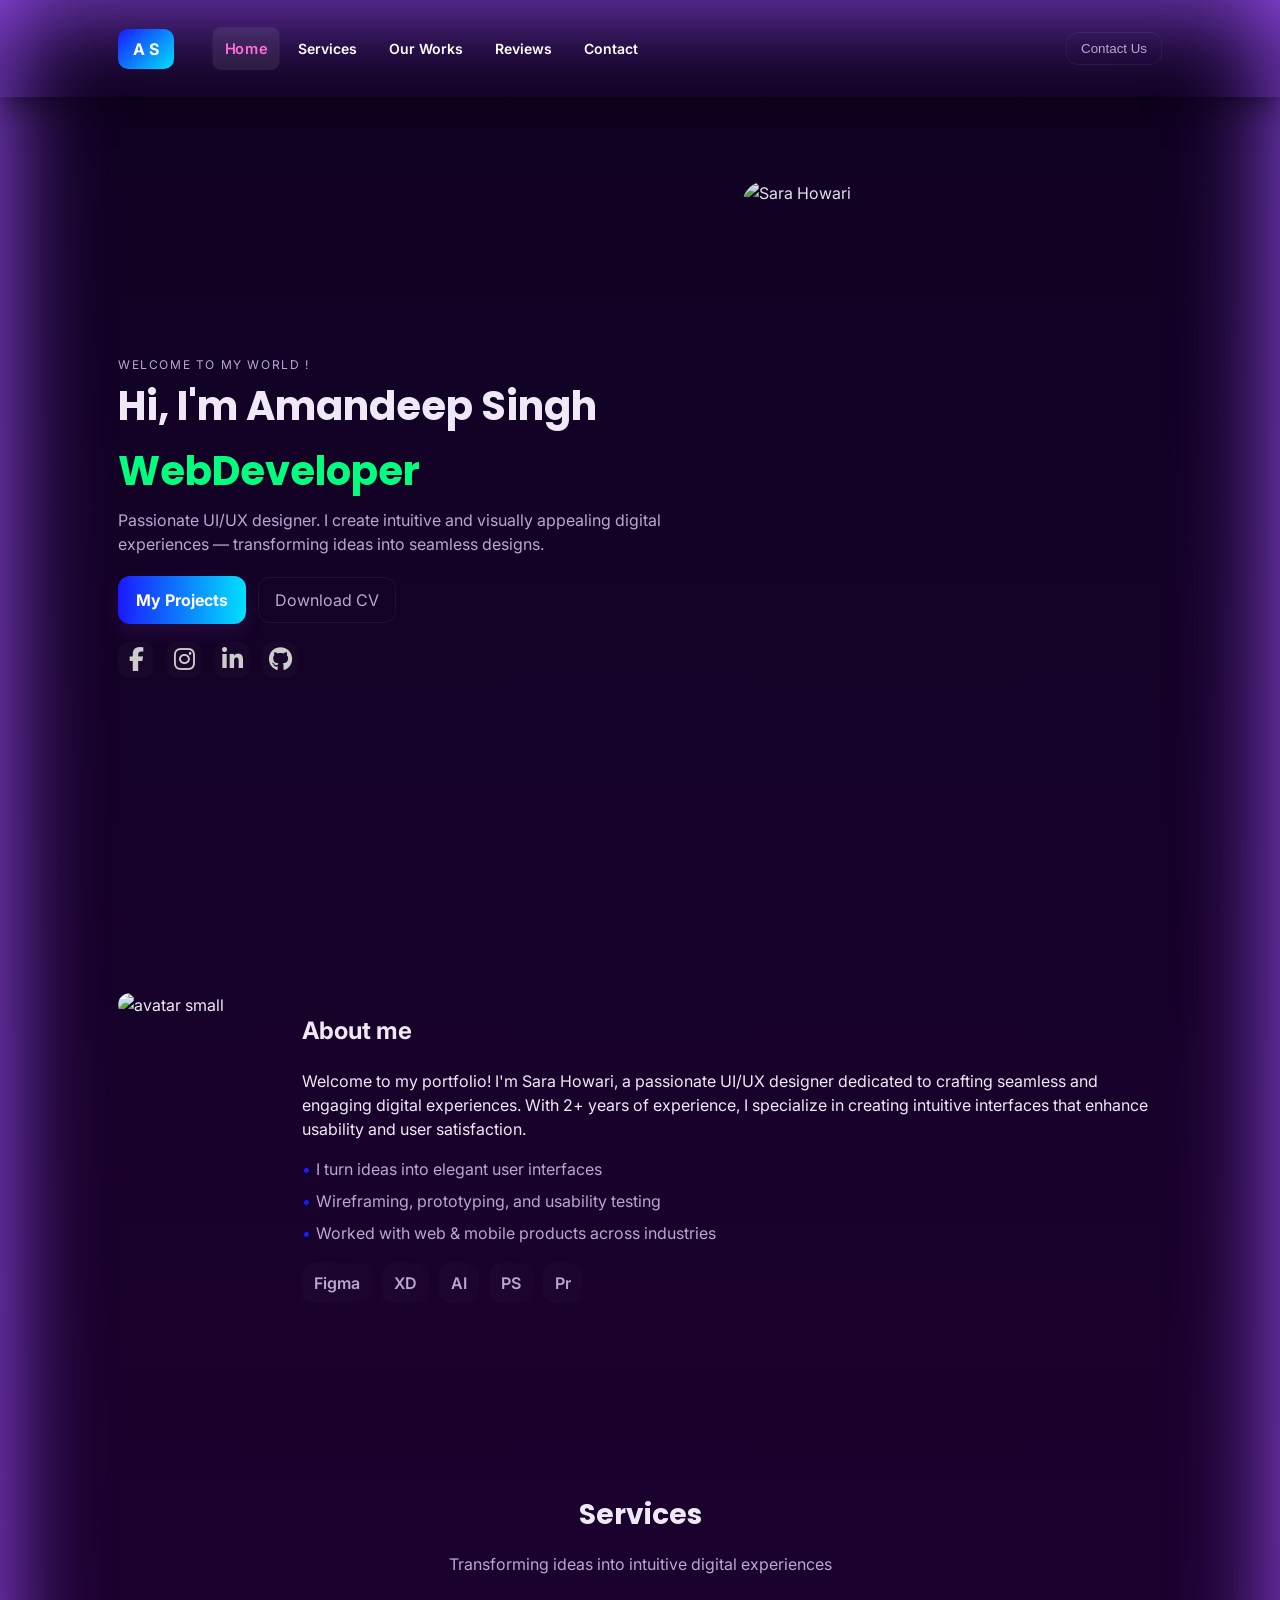
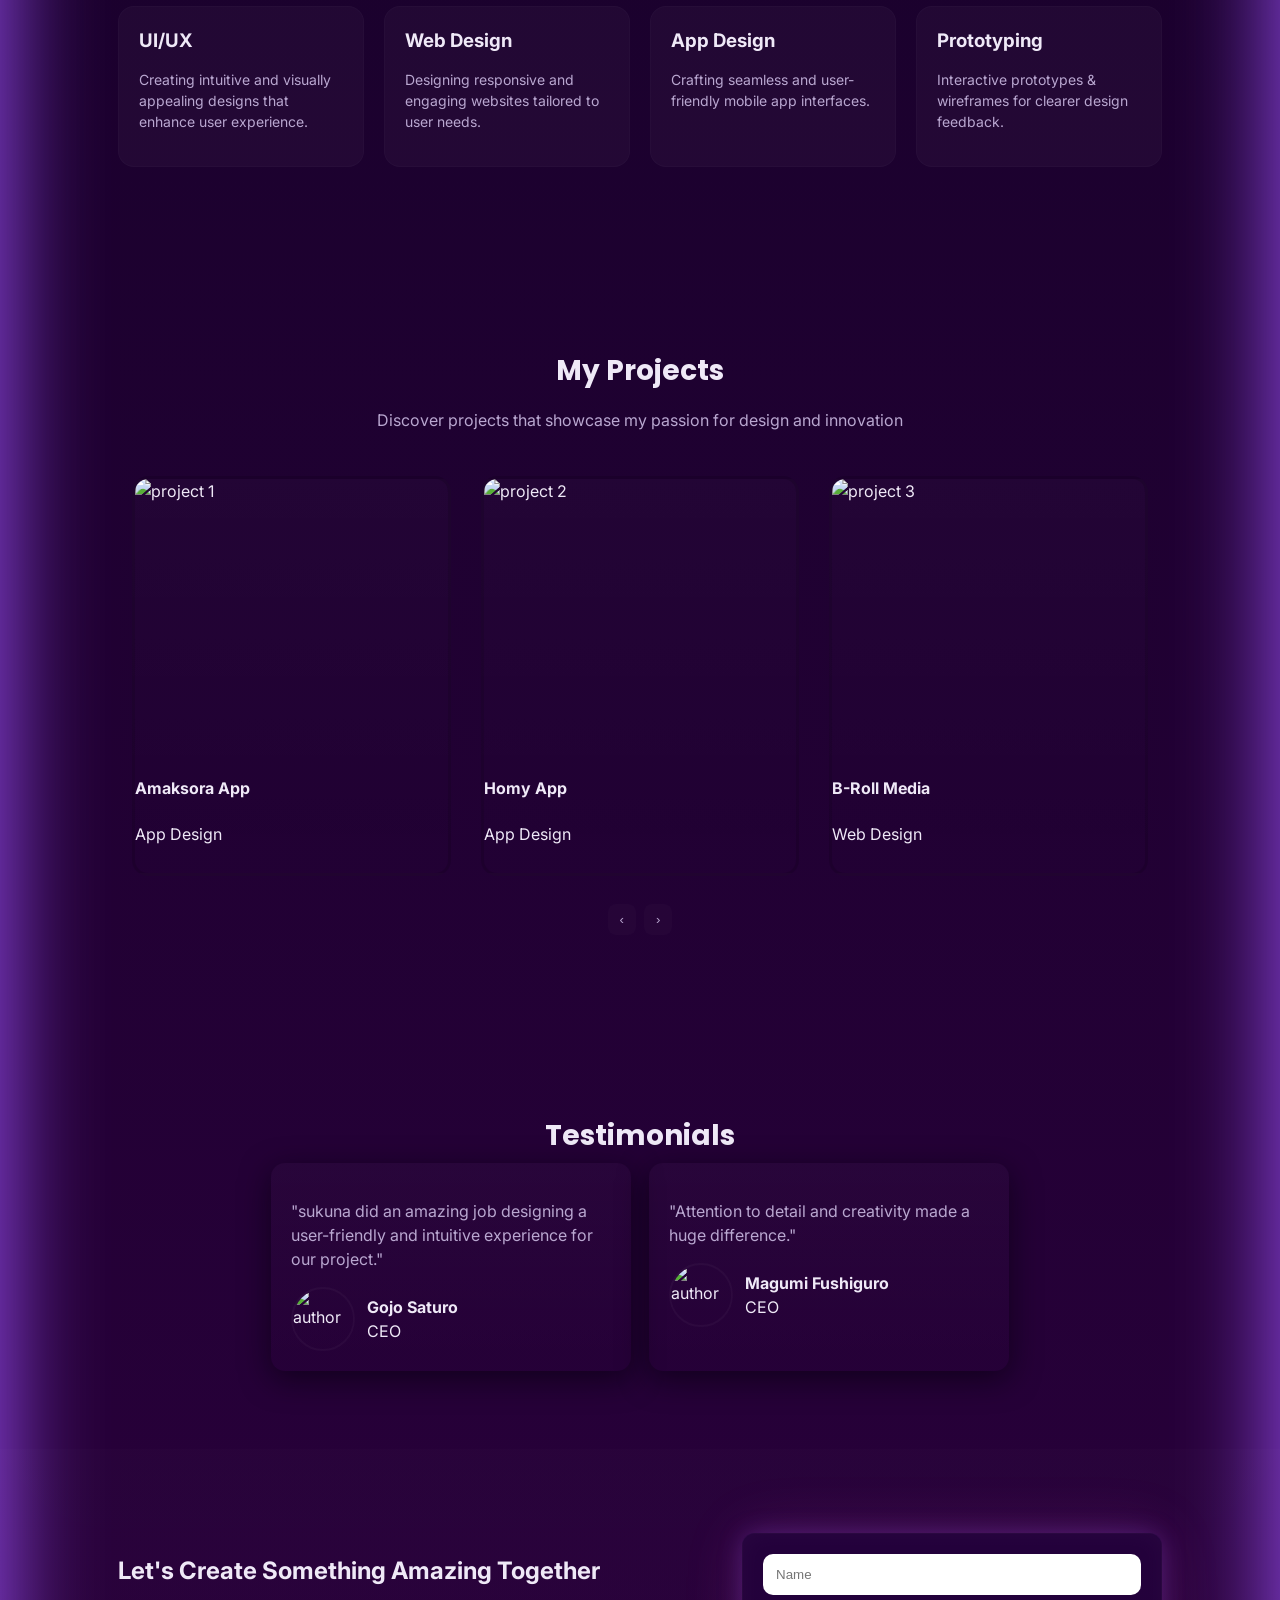
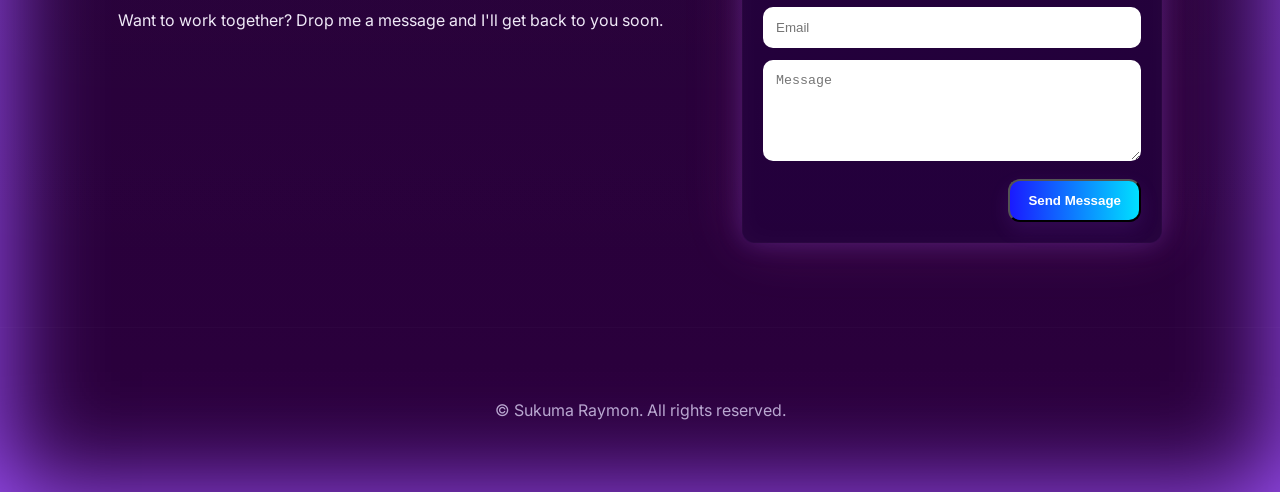
==== index.html @ 295ecfa3 "Add files via upload" ====
<!doctype html>
<html lang="en">
<head>
  <meta charset="utf-8" />
  <meta name="viewport" content="width=device-width,initial-scale=1" />
  <title>Sukuna Raymon — UI/UX Designer</title>

  <!-- Google Fonts -->
  <link href="https://fonts.googleapis.com/css2?family=Inter:wght@300;400;600;700;800&family=Poppins:wght@600;700&display=swap" rel="stylesheet">
<link rel="stylesheet" href="https://cdnjs.cloudflare.com/ajax/libs/font-awesome/6.7.2/css/all.min.css" crossorigin="anonymous" />

  <link rel="stylesheet" href="port.css" />
</head>
<body>
  <header class="topbar animate-on-scroll">
    <div class="container topbar-inner">
      <div class="logo">A S</div>

      <nav class="nav animate-on-scroll">
        <a href="#home" class="active">Home</a>
        <a href="#services">Services</a>
        <a href="#works">Our Works</a>
        <a href="#reviews">Reviews</a>
        <a href="#contact">Contact</a>
      </nav>

      <div class="cta animate-on-scroll">
       <a href="#contact"><button class="btn-outline" >Contact Us</button></a> 
      </div>
    </div>
  </header>

  <main>
    <!-- HERO -->
    <section id="home" class="hero animate-on-scroll">
      <div class="container hero-grid animate-on-scroll">
        <div class="hero-left animate-on-scroll">
          <p class="welcome animate-on-scroll">WELCOME TO MY WORLD !</p>
          <h1>Hi, I'm <span class="name">Amandeep Singh</span></h1><br /><h1 class="title"><span></span></h1>
          <p class="lead">Passionate UI/UX designer. I create intuitive and visually appealing digital experiences — transforming ideas into seamless designs.</p>

          <div class="hero-actions animate-on-scroll">
            <a class="btn-primary" href="#works">My Projects</a>
            <a class="btn-ghost" href="#" download>Download CV</a>
          </div>

          <div class="socials animate-on-scroll">
            <span class="social"><a href="https://www.facebook.com/your-profile" target="_blank" class="social-icon">
            <i class="fab fa-facebook-f"></i>
            </a></span>
            <span class="social"><a href="https://www.instagram.com/your-profile" target="_blank" class="social-icon">
            <i class="fab fa-instagram"></i>
           </a></span>
            <span class="social"><a href="https://www.linkedin.com/in/your-profile" target="_blank" class="social-icon">
            <i class="fab fa-linkedin-in"></i>
            </a></span>
            <span class="social"><a href="https://github.com/knight23910" target="_blank" class="social-icon">
           <i class="fab fa-github"></i>
           </a></span>
          </div>
        </div>

        <div class="hero-right animate-on-scroll">
          <div class="avatar-frame">
            <img src="bbbg.png" alt="Sara Howari" class="avatar" />
          </div>
        </div>
      </div>
    </section>

    <!-- ABOUT -->
    <section id="about" class="about animate-on-scroll">
      <div class="container about-grid">
        <div class="about-left">
          <div class="avatar-sm">
            <img src="bbbg.png" alt="avatar small" />
          </div>
        </div>

        <div class="about-righ animate-on-scrollt">
          <h2>About me</h2>
          <p>Welcome to my portfolio! I'm Sara Howari, a passionate UI/UX designer dedicated to crafting seamless and engaging digital experiences. With 2+ years of experience, I specialize in creating intuitive interfaces that enhance usability and user satisfaction.</p>

          <ul class="about-list animate-on-scroll">
            <li>I turn ideas into elegant user interfaces</li>
            <li>Wireframing, prototyping, and usability testing</li>
            <li>Worked with web & mobile products across industries</li>
          </ul>

          <div class="skills-row animate-on-scroll">
            <span class="skill-pill">Figma</span>
            <span class="skill-pill">XD</span>
            <span class="skill-pill">AI</span>
            <span class="skill-pill">PS</span>
            <span class="skill-pill">Pr</span>
          </div>
        </div>
      </div>
    </section>

    <!-- SERVICES -->
    <section id="services" class="services">
      <div class="container">
        <h2 class="section-title">Services</h2>
        <p class="section-sub">Transforming ideas into intuitive digital experiences</p>

        <div class="services-grid animate-on-scroll">
          <article class="card service-card ">
            <h3>UI/UX</h3>
            <p>Creating intuitive and visually appealing designs that enhance user experience.</p>
          </article>

          <article class="card service-card ">
            <h3>Web Design</h3>
            <p>Designing responsive and engaging websites tailored to user needs.</p>
          </article>

          <article class="card service-card ">
            <h3>App Design</h3>
            <p>Crafting seamless and user-friendly mobile app interfaces.</p>
          </article>

          <article class="card service-card ">
            <h3>Prototyping</h3>
            <p>Interactive prototypes & wireframes for clearer design feedback.</p>
          </article>
        </div>
      </div>
    </section>
    <br>

    <!-- PROJECTS -->
    <section id="works" class="projects">
      <div class="container">
        <h2 class="section-title ">My Projects</h2>
        <p class="section-sub ">Discover projects that showcase my passion for design and innovation</p>

        <div class="projects-carousel " id="projectsCarousel">
          <div class="project-card animate-on-scroll">
            <img src="https://i.pinimg.com/736x/65/da/fb/65dafb49fed4ff91da4f32dfa8a6db7c.jpg" alt="project 1" />
            <div class="pc-info">
              <h4>Amaksora App</h4>
              <p>App Design</p>
            </div>
          </div>

          <div class="project-card animate-on-scroll">
            <img src="https://encrypted-tbn0.gstatic.com/images?q=tbn:ANd9GcRVFFjHLO_hcWLqhhE9GwiHdX4WGpx7YrlcMoQSZVTWE22Xi604GttKYy3t&s=10" alt="project 2" />
            <div class="pc-info">
              <h4>Homy App</h4>
              <p>App Design</p>
            </div>
          </div>

          <div class="project-card animate-on-scroll">
            <img src="https://encrypted-tbn0.gstatic.com/images?q=tbn:ANd9GcT2cfSL9ZF3f38NISsF3EX-F4mJSNNe8mj5hDAaQNb-nQ&s=10" alt="project 3" />
            <div class="pc-info">
              <h4>B-Roll Media</h4>
              <p>Web Design</p>
            </div>
          </div>
        </div>

        <div class="carousel-controls animate-on-scroll">
          <button id="prevProject" class="small-dot">‹</button>
          <button id="nextProject" class="small-dot">›</button>
        </div>
      </div>
    </section>

    <!-- TESTIMONIALS -->
    <section id="reviews" class="testimonials animate-on-scroll">
      <div class="container animate-on-scroll">
        <h2 class="section-title animate-on-scroll">Testimonials</h2>
        <div class="testimonials-row animate-on-scroll">
          <div class="testimonial-card animate-on-scroll">
            <p>"sukuna did an amazing job designing a user-friendly and intuitive experience for our project."</p>
            <div class="t-author animate-on-scroll">
              <img src="https://i.pinimg.com/736x/be/4c/c3/be4cc3c17356e12846fee3664a5c4f3e.jpg" alt="author" />
              <div>
                <strong>Gojo Saturo</strong><br /><span>CEO</span>
              </div>
            </div>
          </div>

          <div class="testimonial-card animate-on-scroll">
            <p>"Attention to detail and creativity made a huge difference."</p>
            <div class="t-author animate-on-scroll">
              <img src="https://i.pinimg.com/736x/74/31/3c/74313c546f989776ec6e3d3c093f0fb6.jpg" alt="author" />
              <div>
                <strong>Magumi Fushiguro</strong><br /><span>CEO</span>
              </div>
            </div>
          </div>
        </div>
      </div>
    </section>

    <!-- CONTACT -->
    <section id="contact" class="contact animate-on-scroll">
      <div class="container contact-grid animate-on-scroll">
        <div class="contact-left animate-on-scroll">
          <h2>Let's Create Something Amazing Together</h2>
          <p>Want to work together? Drop me a message and I'll get back to you soon.</p>
        </div>

        <div class="contact-right animate-on-scroll">
          <form id="contactForm" class="contact-form animate-on-scroll">
            <label>
              <input type="text" placeholder="Name" required />
            </label>

            <label>
              <input type="email" placeholder="Email" required />
            </label>

            <label>
              <textarea rows="5" placeholder="Message" required></textarea>
            </label>

            <div class="form-actions animate-on-scroll">
              <button type="submit" class="btn-primary">Send Message</button>
            </div>
          </form>
        </div>
      </div>
    </section>

  </main>

  <footer class="footer animate-on-scroll">
    <div class="container animate-on-scroll">
      <p>© <span id="year"></span> Sukuma Raymon. All rights reserved.</p>
    </div>
  </footer>

  <script src="script.js"></script>
</body>
</html>
---- port.css ----
/*holo purple color
   :root{
  --bg-1: #0f0222;
  --bg-2: #2b003d;
  --accent: #a153ff;
  --accent-2: #ff6fd8;
  --muted: #b9a7d0;
  --card: rgba(255,255,255,0.03);
  --glass: rgba(255,255,255,0.03);
  --radius: 14px;
  --container: 1100px;
  --shadow: 0 8px 30px rgba(5,2,11,0.6);
  --glass-border: linear-gradient(135deg, rgba(255,255,255,0.03), rgba(255,255,255,0.01));
}*/
/*Shadow Monarch Aura Palette 
 :root {
  --bg-1: #02040a;
  --bg-2: #0a0f1e;
  --accent: #00b3ff;
  --accent-2: #5b00ff;
  --muted: #7aa7ff;
  --card: rgba(0, 17, 35, 0.4);
  --glass: rgba(0, 40, 80, 0.25);
  --radius: 14px;
  --container: 1100px;
  --shadow: 0 0 30px rgba(0, 153, 255, 0.4), 0 0 60px rgba(91, 0, 255, 0.2);
  --glass-border: linear-gradient(135deg, rgba(0,153,255,0.2), rgba(91,0,255,0.1));
}
*/
:root {
  --bg-1: #0f0222;
  --bg-2: #2b003d;
  --accent: #1a1aff;
  --accent-2: #00e0ff;
  --muted: #b9a7d0;
  --card: rgba(255, 255, 255, 0.03);
  --glass: rgba(255, 255, 255, 0.03);
  --radius: 14px;
  --container: 1100px;
  --shadow: 0 8px 30px rgba(5, 2, 11, 0.6);


  * {
    box-sizing: border-box
  }

  html,
  body {
    height: 100%
  }

  body {
    margin: 0;
    font-family: "Inter", system-ui, -apple-system, "Segoe UI", Roboto, "Helvetica Neue", Arial;
    background: radial-gradient(1200px 500px at 10% 10%, rgba(161, 83, 255, 0.12), transparent),
      radial-gradient(800px 300px at 90% 90%, rgba(255, 111, 216, 0.06), transparent),
      linear-gradient(180deg, var(--bg-1), var(--bg-2));
    color: #efe9f7;
    -webkit-font-smoothing: antialiased;
    -moz-osx-font-smoothing: grayscale;
    line-height: 1.5;
  }




  /* layout */
  .container {
    max-width: var(--container);
    margin: 0 auto;
    padding: 28px
  }

  .topbar {
    position: sticky;
    top: 0;
    z-index: 40;
    background: linear-gradient(180deg, rgba(255, 255, 255, 0.02), transparent);
    backdrop-filter: blur(6px);
    box-shadow: var(--shadow)
  }

  .topbar-inner {
    display: flex;
    align-items: center;
    gap: 20px
  }

  .logo {
    width: 56px;
    height: 40px;
    border-radius: 10px;
    background: linear-gradient(135deg, var(--accent), var(--accent-2));
    display: flex;
    align-items: center;
    justify-content: center;
    font-weight: 700;
    color: white
  }

  .nav {
    display: flex;
    gap: 18px;
    margin-left: 20px;
  }

  .nav a {
    color: var(--muted);
    text-decoration: none;
    padding: 10px 12px;
    border-radius: 8px;
    font-weight: 600;
    font-size: 14px;
    transition: background-color 0.3s, color 0.3s, transform 0.3s;
    /* Smooth transition for hover */
  }

  .nav a:hover,
  .nav a.active {
    color: white;
    background: rgba(255, 255, 255, 0.1);
    transform: scale(1.05);
    /* Slightly enlarges the active link to make it stand out */
  }

  .nav a.active {
    background: rgba(255, 255, 255, 0.2);
    /* Keeps a more distinct background for active link */
  }

  .cta {
    margin-left: auto
  }

  .cta:hover {
    transform: scale(1.05);
    background-color: rgba(22, 111, 244, 0.568);
    border-radius: 10px;
    box-shadow: 0 0 20px rgba(10, 10, 230, 0.8), 0 0 40px rgba(23, 7, 245, 0.6), 0 0 60px rgba(0, 255, 255, 0.4);
    opacity: 1;
  }

  .btn-outline {
    background: transparent;
    border: 1px solid rgba(255, 255, 255, 0.06);
    padding: 8px 14px;
    border-radius: 12px;
    color: var(--muted);
    cursor: pointer
  }

  /* HERO */
  .hero {
    padding: 56px 0 40px
  }

  .hero-grid {
    display: grid;
    grid-template-columns: 1fr 420px;
    gap: 32px;
    align-items: center
  }

  .hero-left .welcome {
    font-size: 12px;
    color: var(--muted);
    letter-spacing: 1.6px;
    margin-bottom: 12px
  }

  .hero-left h1 {
    font-family: "Poppins", sans-serif;
    font-weight: 700;
    font-size: 40px;
    line-height: 1.02;
    margin: 0
  }

  .role {
    display: block;
    color: transparent;
    background: linear-gradient(90deg, #fff, #e8d7ff);
    -webkit-background-clip: text;
    background-clip: text
  }

  .lead {
    color: var(--muted);
    max-width: 620px;
    margin-top: 16px
  }

  .hero-actions {
    margin-top: 20px;
    display: flex;
    gap: 12px;
    align-items: center
  }

  .btn-primary {
    background: linear-gradient(90deg, var(--accent), var(--accent-2));
    padding: 12px 18px;
    border-radius: 12px;
    color: white;
    text-decoration: none;
    font-weight: 700;
    box-shadow: 0 8px 20px rgba(161, 83, 255, 0.12)
  }

  .btn-ghost {
    background: transparent;
    border: 1px solid rgba(255, 255, 255, 0.06);
    padding: 10px 16px;
    border-radius: 12px;
    color: var(--muted);
    text-decoration: none
  }

  .socials {
    margin-top: 18px;
    display: flex;
    gap: 12px
  }

  .social {
    display: inline-flex;
    align-items: center;
    justify-content: center;
    width: 36px;
    height: 36px;
    border-radius: 10px;
    background: rgba(255, 255, 255, 0.02);
    color: var(--muted);
    font-weight: 700
  }

  /* avatar */
  .avatar-frame {
    width: 380px;
    height: 660px;
    border-radius: 24px;
    align-items: center;
    justify-content: center;
    padding: 1px;
    position: relative;
    overflow: hidden
  }

  .avatar {
    width: 100%;
    height: auto;
    border-radius: 250px;
    transform: translateY(-4%);
    filter: brightness(0.9) contrast(1.15) saturate(0.8) ;
  }


   
  
  /* ABOUT */
  .about {
    padding: 56px 0
  }

  .about-grid {
    display: grid;
    grid-template-columns: 160px 1fr;
    gap: 24px;
    align-items: start
  }

  .avatar-sm img {
    width: 140px;
    height: 140px;
    border-radius: 300px;
   
  }

  .about-right h2 {
    margin: 0 0 14px 0;
    font-size: 26px
  }

  .about-list {
    margin-top: 10px;
    color: var(--muted);
    list-style: none;
    padding: 0
  }

  .about-list li {
    margin: 8px 0;
    padding-left: 14px;
    position: relative
  }

  .about-list li:before {
    content: '•';
    position: absolute;
    left: 0;
    color: var(--accent)
  }

  .skills-row {
    margin-top: 18px;
    display: flex;
    gap: 10px;
    flex-wrap: wrap
  }

  .skill-pill {
    background: linear-gradient(90deg, rgba(255, 255, 255, 0.02), rgba(255, 255, 255, 0.01));
    padding: 8px 12px;
    border-radius: 12px;
    color: var(--muted);
    font-weight: 600
  }

  /* SERVICES */
.services {
  padding: 56px 0 30px;
}

.section-title {
  text-align: center;
  font-size: 28px;
  margin-bottom: 6px;
  font-family: "Poppins", sans-serif;
}

.section-sub {
  text-align: center;
  color: var(--muted);
  margin-bottom: 30px;
}

.services-grid {
  display: grid;
  grid-template-columns: repeat(4, 1fr);
  gap: 20px;
}

.card {
  background: var(--card); /* default card color */
  padding: 20px;
  border-radius: 16px;
  border: 1px solid rgba(255, 255, 255, 0.02);
  transition: transform 0.3s ease, box-shadow 0.3s ease, background-color 0.3s ease;
  position: relative;
}

/* Hover effect with visible background + outer glow */
.card:hover {
  background-color: rgba(22, 111, 244, 0.811); /* soft glow color */
  transform: scale(1.05); 
  box-shadow: 
    0 0 15px rgba(22, 111, 244, 0.8),
    0 0 30px rgba(101, 1, 112, 0.6),
    0 0 45px rgba(0, 255, 255, 0.5),
    0 0 60px rgba(0, 255, 255, 0.3);
}


.service-card h3 {
  margin: 0 0 8px 0;
}

.service-card p {
  color: var(--muted);
  font-size: 14px;
}


  /* PROJECTS */
  /* PROJECTS */
  .projects {
    padding: 50px 0;
  }

  .projects-carousel {
    display: flex;
    gap: 30px;
    align-items: center;
    justify-content: center;
    padding: 14px;
  }

  .project-card {
    width: 320px;
    /* Fixed size for uniform cards */
    height: 400px;
    /* Increased height to give space for text */
    border: 3px solid rgba(3, 2, 2, 0.121);
    border-radius: 16px;
    overflow: hidden;
    background: linear-gradient(180deg, rgba(255, 255, 255, 0.02), transparent);
    transition: transform 0.3s ease, box-shadow 0.3s ease, opacity 0.3s ease;
    opacity: 0.9;
    display: flex;
    flex-direction: column;
    /* Stack children vertically */
  }

  .project-card img {
    width: 100%;
    height: 70%;
    /* Take up 60% of the card height */
    object-fit: cover;
  }

  .project-card .project-text {
    padding: 15px;
    /* Space between image and text */
    flex-grow: 1;
    /* Ensures the text takes the remaining space */
    background-color: rgba(0, 0, 0, 0.5);
    /* Optional: background for the text */
    color: white;
    /* Text color */
    font-size: 16px;
    text-align: center;
    /* Center the text */
  }

  .project-card:hover {
    transform: scale(1.05);
    box-shadow: 0 0 20px rgba(22, 111, 244, 0.8), 0 0 40px rgba(101, 1, 112, 0.6), 0 0 60px rgba(0, 255, 255, 0.4);
    opacity: 1;
  }

  /* testimonial */
  .testimonials {
    padding: 50px 0
  }


  .testimonials-row {
    display: flex;
    gap: 18px;
    flex-wrap: wrap;
    justify-content: center
  }

  .testimonial-card {
    width: 360px;
    background: linear-gradient(180deg, rgba(255, 255, 255, 0.02), transparent);
    padding: 20px;
    border-radius: 14px;
    box-shadow: var(--shadow)
  }

  .testimonial-card:hover {
    transform: scale(1.05);
    background-color: rgba(22, 111, 244, 0.811);
    box-shadow: 0 0 20px rgba(22, 111, 244, 0.8), 0 0 40px rgba(101, 1, 112, 0.6), 0 0 60px rgba(0, 255, 255, 0.4);
    opacity: 1;
  }

  .testimonial-card p {
    color: var(--muted)
  }

  .t-author {
    display: flex;
    gap: 12px;
    align-items: center;
    margin-top: 12px
  }

  .t-author img {
    width: 64px;
    height: 64px;
    border-radius: 50%;
    border: 2px solid rgba(255, 255, 255, 0.03)
  }

  /* contact */
  .contact {
    padding: 56px 0;
    background: linear-gradient(180deg, rgba(255, 255, 255, 0.01), transparent)
  }

  .contact-grid {
    display: grid;
    grid-template-columns: 1fr 420px;
    gap: 30px;
    align-items: start
  }
  


  .contact-right .contact-form {
    background: var(--glass);
    background-color: rgba(30, 0, 60, 0.5);
    ;
    padding: 20px;
    border-radius: 12px;
    border: 1px solid rgba(255, 255, 255, 0.02)
  }

  .contact-form input,
  .contact-form textarea {
    width: 100%;
    padding: 12px;
    border-radius: 10px;
    border: 1px solid rgba(255, 255, 255, 0.04);
    background: white;
    color: black;
    margin-bottom: 12px;
    outline: none
  }

  .form-actions {
    display: flex;
    justify-content: flex-end
  }

  .footer {
    padding: 26px 0;
    text-align: center;
    color: var(--muted);
    border-top: 1px solid rgba(255, 255, 255, 0.02)
  }

  /* controls */
  .carousel-controls {
    display: flex;
    gap: 8px;
    justify-content: center;
    margin-top: 14px
  }

  .small-dot {
    background: rgba(255, 255, 255, 0.02);
    border: none;
    padding: 8px 12px;
    border-radius: 8px;
    color: var(--muted);
    cursor: pointer
  }

  /* responsive */
  @media (max-width:1000px) {
    .hero-grid {
      grid-template-columns: 1fr 320px
    }

    .services-grid {
      grid-template-columns: repeat(2, 1fr)
    }

    .about-grid {
      grid-template-columns: 120px 1fr
    }
  }

  @media (max-width:780px) {
    .topbar-inner {
      padding: 10px 8px
    }

    .nav {
      display: none
    }

    .hero-grid {
      grid-template-columns: 1fr;
      gap: 20px
    }

    .avatar-frame {
      width: 260px;
      height: 260px;
      margin: 0 auto
    }

    .projects-carousel {
      flex-direction: column;
      gap: 18px
    }

    .services-grid {
      grid-template-columns: 1fr
    }

    .contact-grid {
      grid-template-columns: 1fr
    }

    .about-grid {
      grid-template-columns: 1fr;
      grid-auto-rows: auto
    }

    .avatar-sm img {
      width: 110px;
      height: 110px
    }

    .hero-left h1 {
      font-size: 28px
    }
  }

  /* small niceties */
  button,
  a.btn-primary,
  .btn-ghost {
    transition: all .28s cubic-bezier(.2, .9, .3, 1)
  }

  a.btn-primary:hover {
    transform: translateY(-4px);
    box-shadow: 0 18px 40px rgba(161, 83, 255, 0.14)
  }

  .service-card:hover {
    transform: translateY(-8px);
    box-shadow: 0 18px 40px rgba(0, 0, 0, 0.6)
  }

  /* scroll animation  */
  .animate-on-scroll {
    opacity: 0;
    transform: scale(0.6);
    transition: transform 0.6s ease-out, opacity 0.6s ease-out;

  }

  .animate-on-scroll.animate {
    opacity: 1;
    transform: scale(1);
  }


  /* Base icon style */
  .social-icon {
    text-decoration: none;
    /* Remove underline */
    color: #ccc;
    /* Default color */
    font-size: 24px;
    /* Icon size */
    margin: 0 10px;
    /* Spacing between icons */
    transition: all 0.3s ease;
  }

  @keyframes glowPulse {

    0%,
    100% {
      text-shadow: 0 0 8px #a153ff, 0 0 16px #a153ff, 0 0 24px #a153ff;
    }

    50% {
      text-shadow: 0 0 12px #ff6fd8, 0 0 24px #a153ff, 0 0 36px #ff6fd8;
    }
  }

  .social-icon:hover {
    color: #ff6fd8;
    animation: glowPulse 1.5s infinite;
    transform: translateY(-3px);
  }

  /* ✨ Strong visible section glow */
  .contact-right,
  .about-right {
    position: relative;
    z-index: 1;
    box-shadow:
      0 0 25px rgba(161, 83, 255, 0.25),
      0 0 60px rgba(255, 111, 216, 0.15),
      inset 0 0 25px rgba(255, 255, 255, 0.05);
    border-radius: var(--radius);
    transition: box-shadow 0.4s ease;
  }


  /* 🔥 FINAL NAVBAR VISIBILITY FIX */
  .topbar {
    position: sticky;
    top: 0;
    z-index: 999;
    /* bring it above everything */
    background: transparent;
    /* darker base to reveal text */
    backdrop-filter: blur(10px);
  }

  .topbar-inner {
    display: flex;
    align-items: center;
    gap: 20px;
  }

  .nav {
    display: flex;
    gap: 8px;
    margin-left: 20px;
    z-index: 1000;
  }

  .nav a {
    color: #ffffff !important;
    /* force white text for visibility */
    text-decoration: none;
    padding: 10px 12px;
    border-radius: 8px;
    font-weight: 600;
    font-size: 14px;
    position: relative;
    z-index: 1001;
  }

  .nav a:hover,
  .nav a.active {
    color: #ff6fd8 !important;
    background: rgba(255, 255, 255, 0.08);
  }

  /* 📱 Simple Navbar Responsive Fix */
  @media (max-width: 780px) {
    .topbar-inner {
      flex-wrap: wrap;
      justify-content: center;
      padding: 10px 12px;
    }

    .logo {
      margin-bottom: 6px;
    }

    .nav {
      justify-content: center;
      flex-wrap: wrap;
      gap: 3px;
      margin-left: 0;
    }

    .nav a {
      font-size: 13px;
      padding: 8px 10px;
    }
  }
}
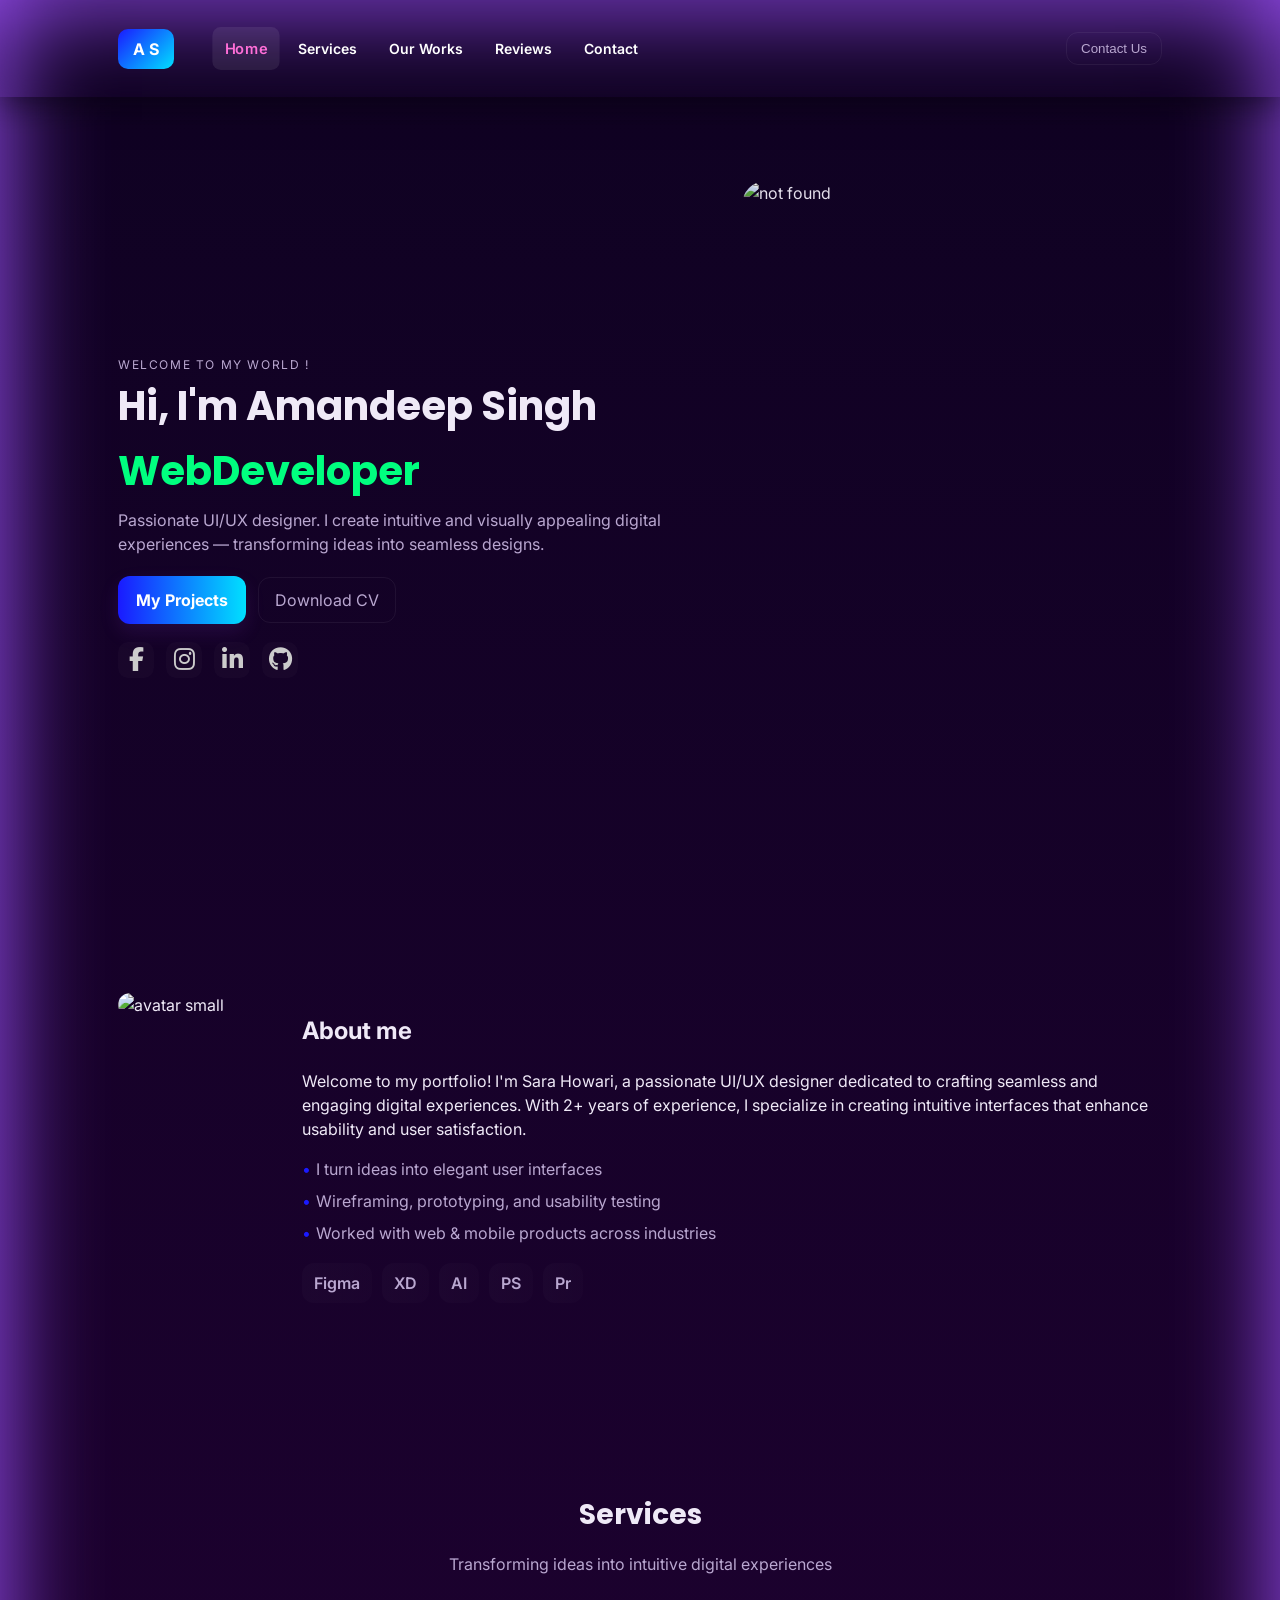
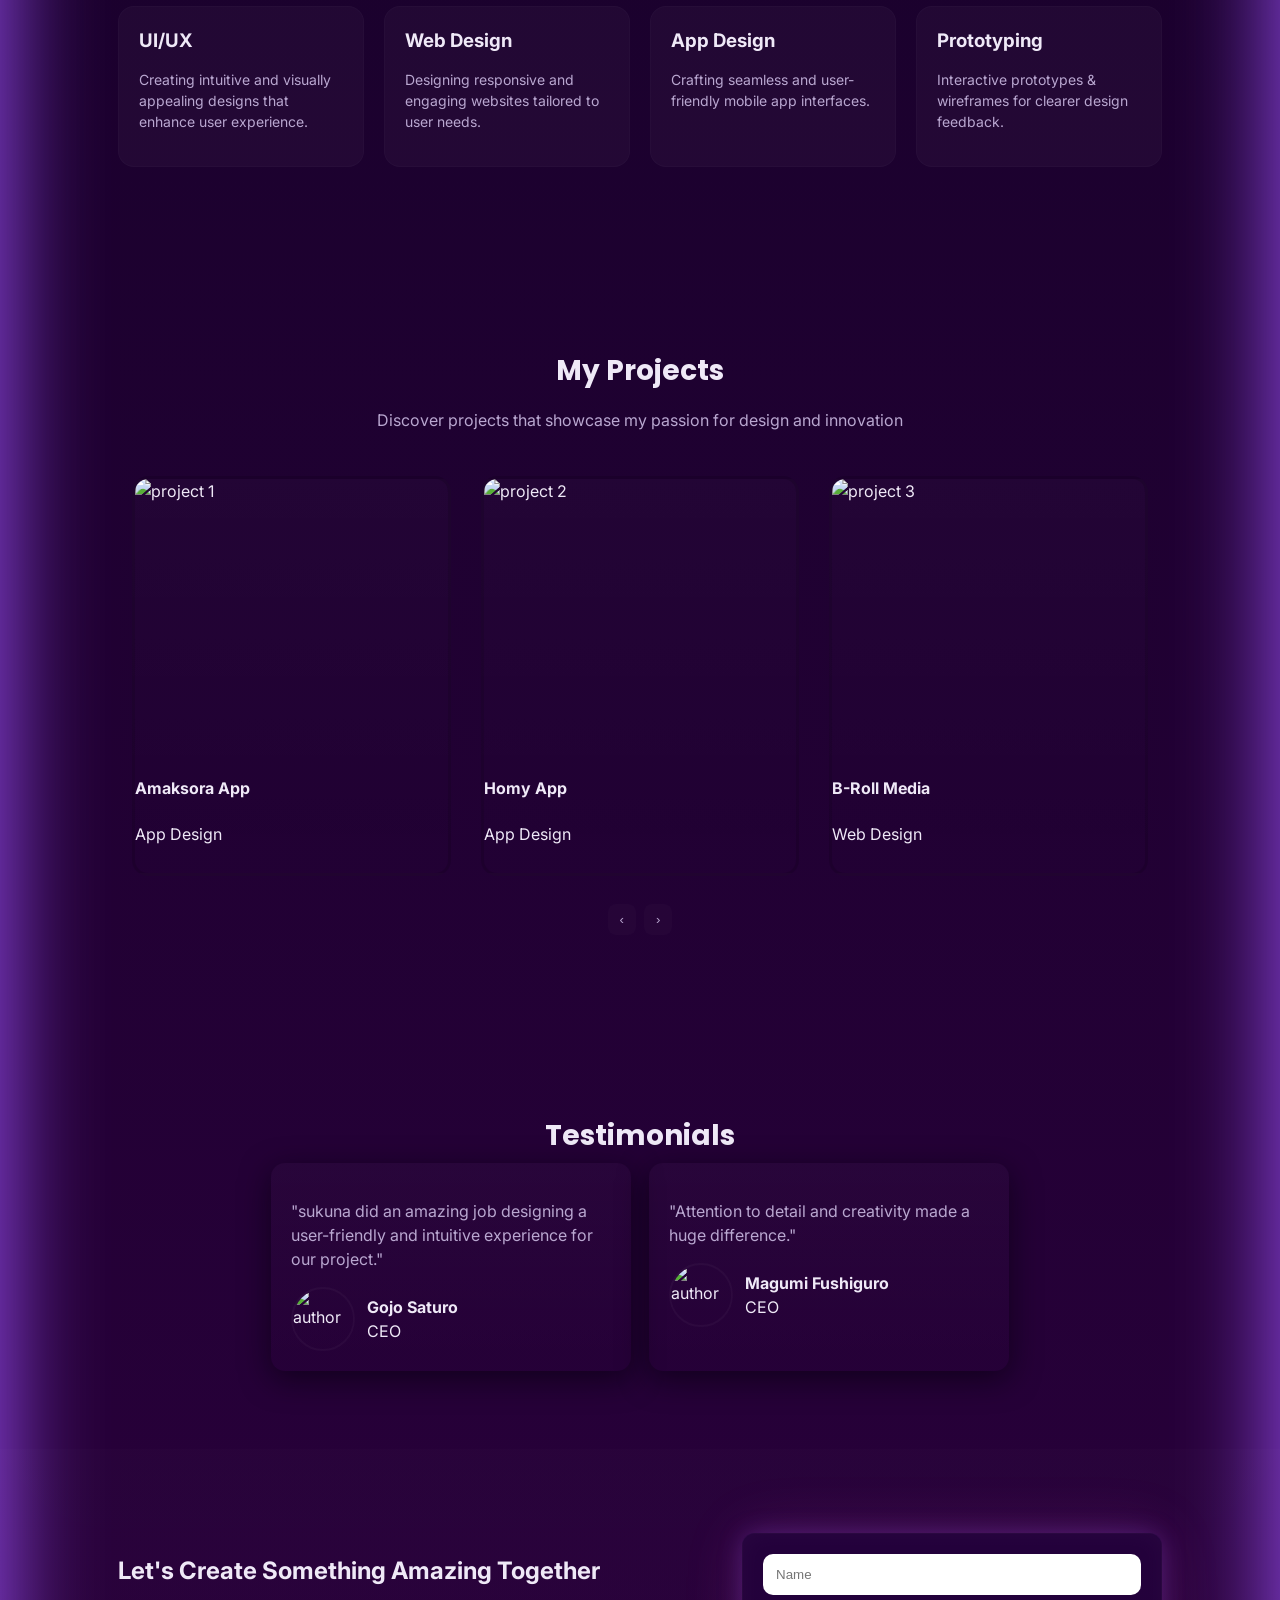
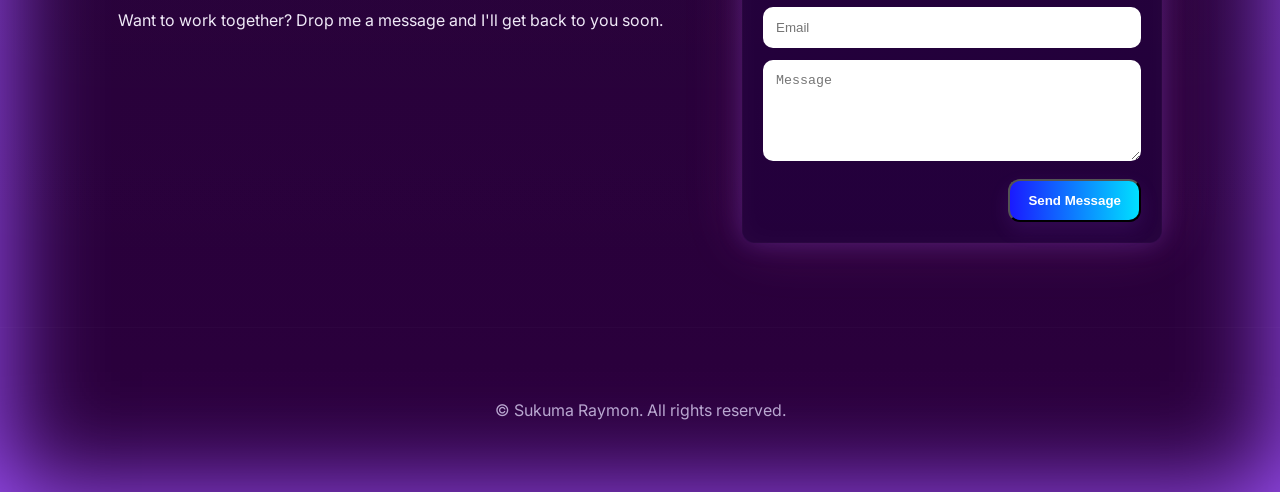
==== commit ce41037b: "Update title and avatar image in index.html" ====
--- a/index.html
+++ b/index.html
@@ -3,7 +3,7 @@
 <head>
   <meta charset="utf-8" />
   <meta name="viewport" content="width=device-width,initial-scale=1" />
-  <title>Sukuna Raymon — UI/UX Designer</title>
+  <title>Amandeep Singh— UI/UX Designer</title>
 
   <!-- Google Fonts -->
   <link href="https://fonts.googleapis.com/css2?family=Inter:wght@300;400;600;700;800&family=Poppins:wght@600;700&display=swap" rel="stylesheet">
@@ -62,7 +62,7 @@
 
         <div class="hero-right animate-on-scroll">
           <div class="avatar-frame">
-            <img src="bbbg.png" alt="Sara Howari" class="avatar" />
+            <img src="https://drive.google.com/file/d/1Q4R2740hwaaXazLPE3ehvcel7kkdTsPt/view?usp=drivesdk" alt="not found" class="avatar" />
           </div>
         </div>
       </div>
@@ -236,4 +236,4 @@
 
   <script src="script.js"></script>
 </body>
-</html>+</html>
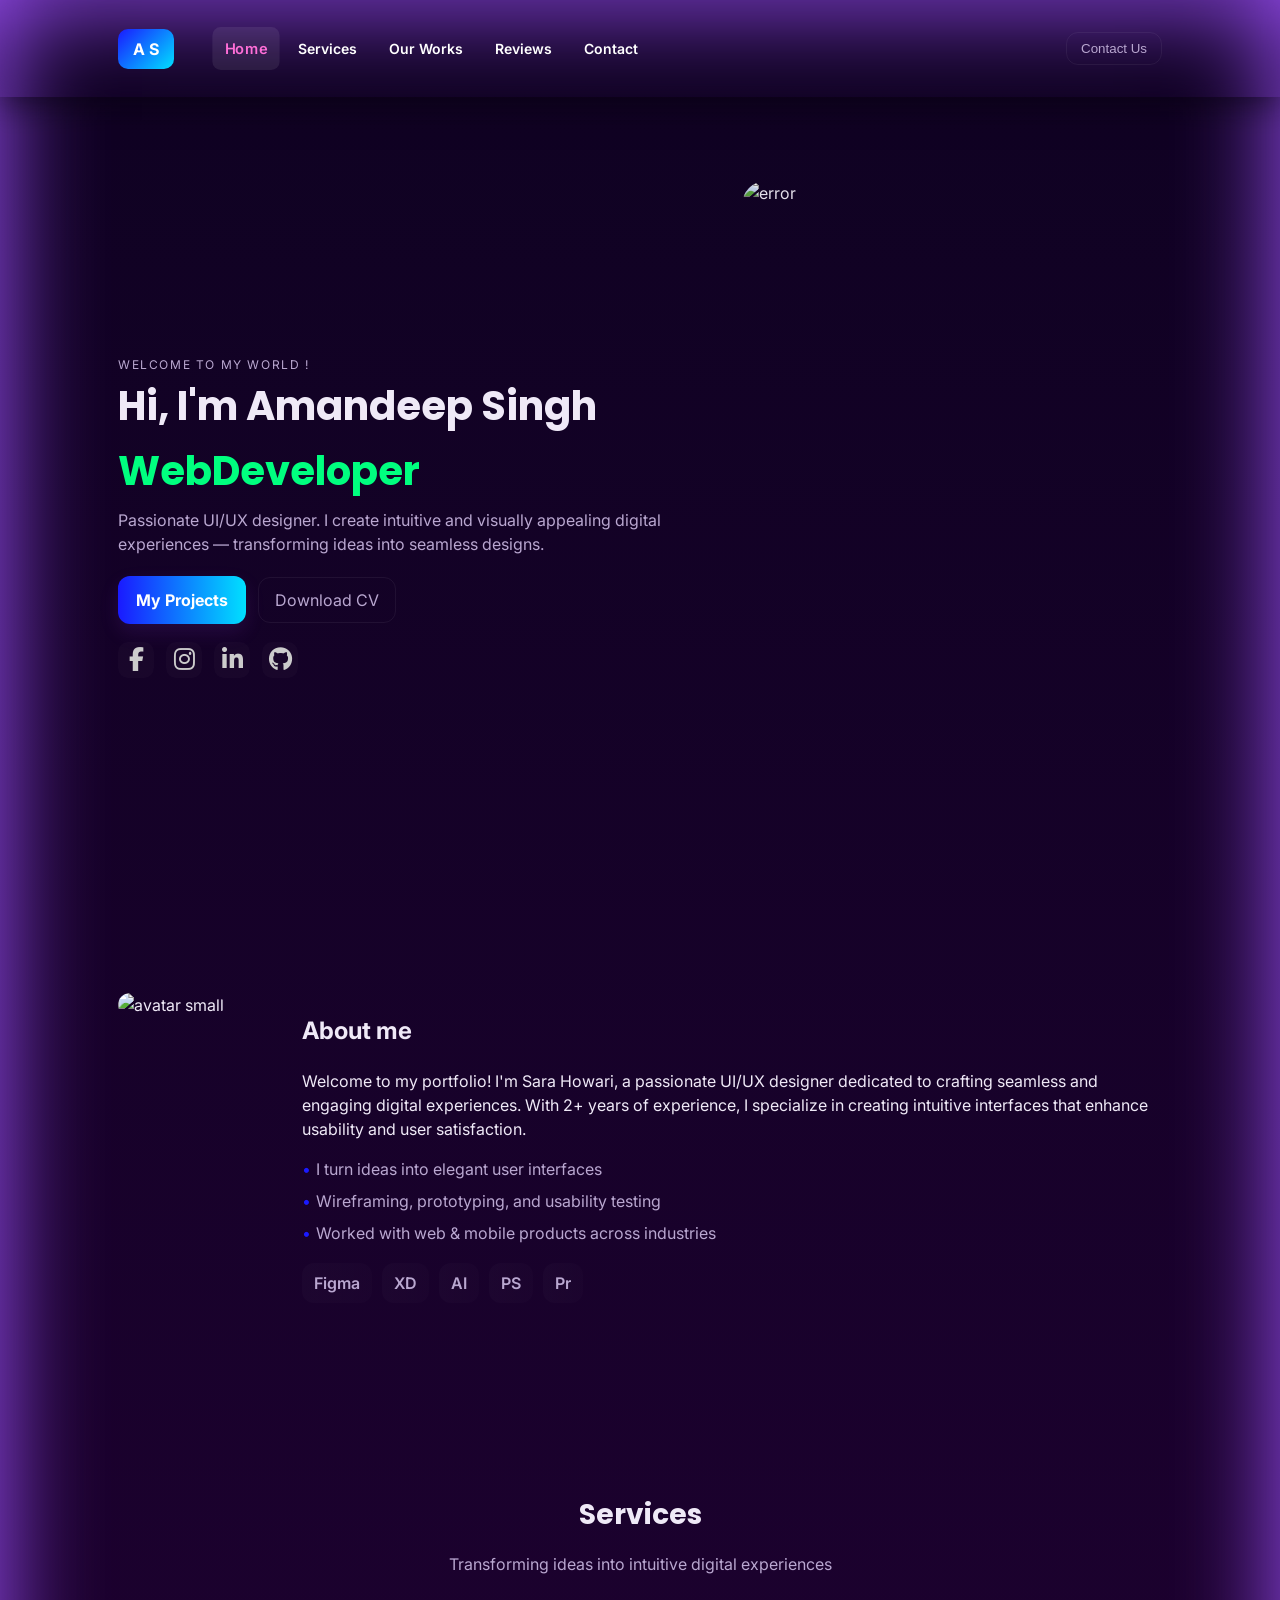
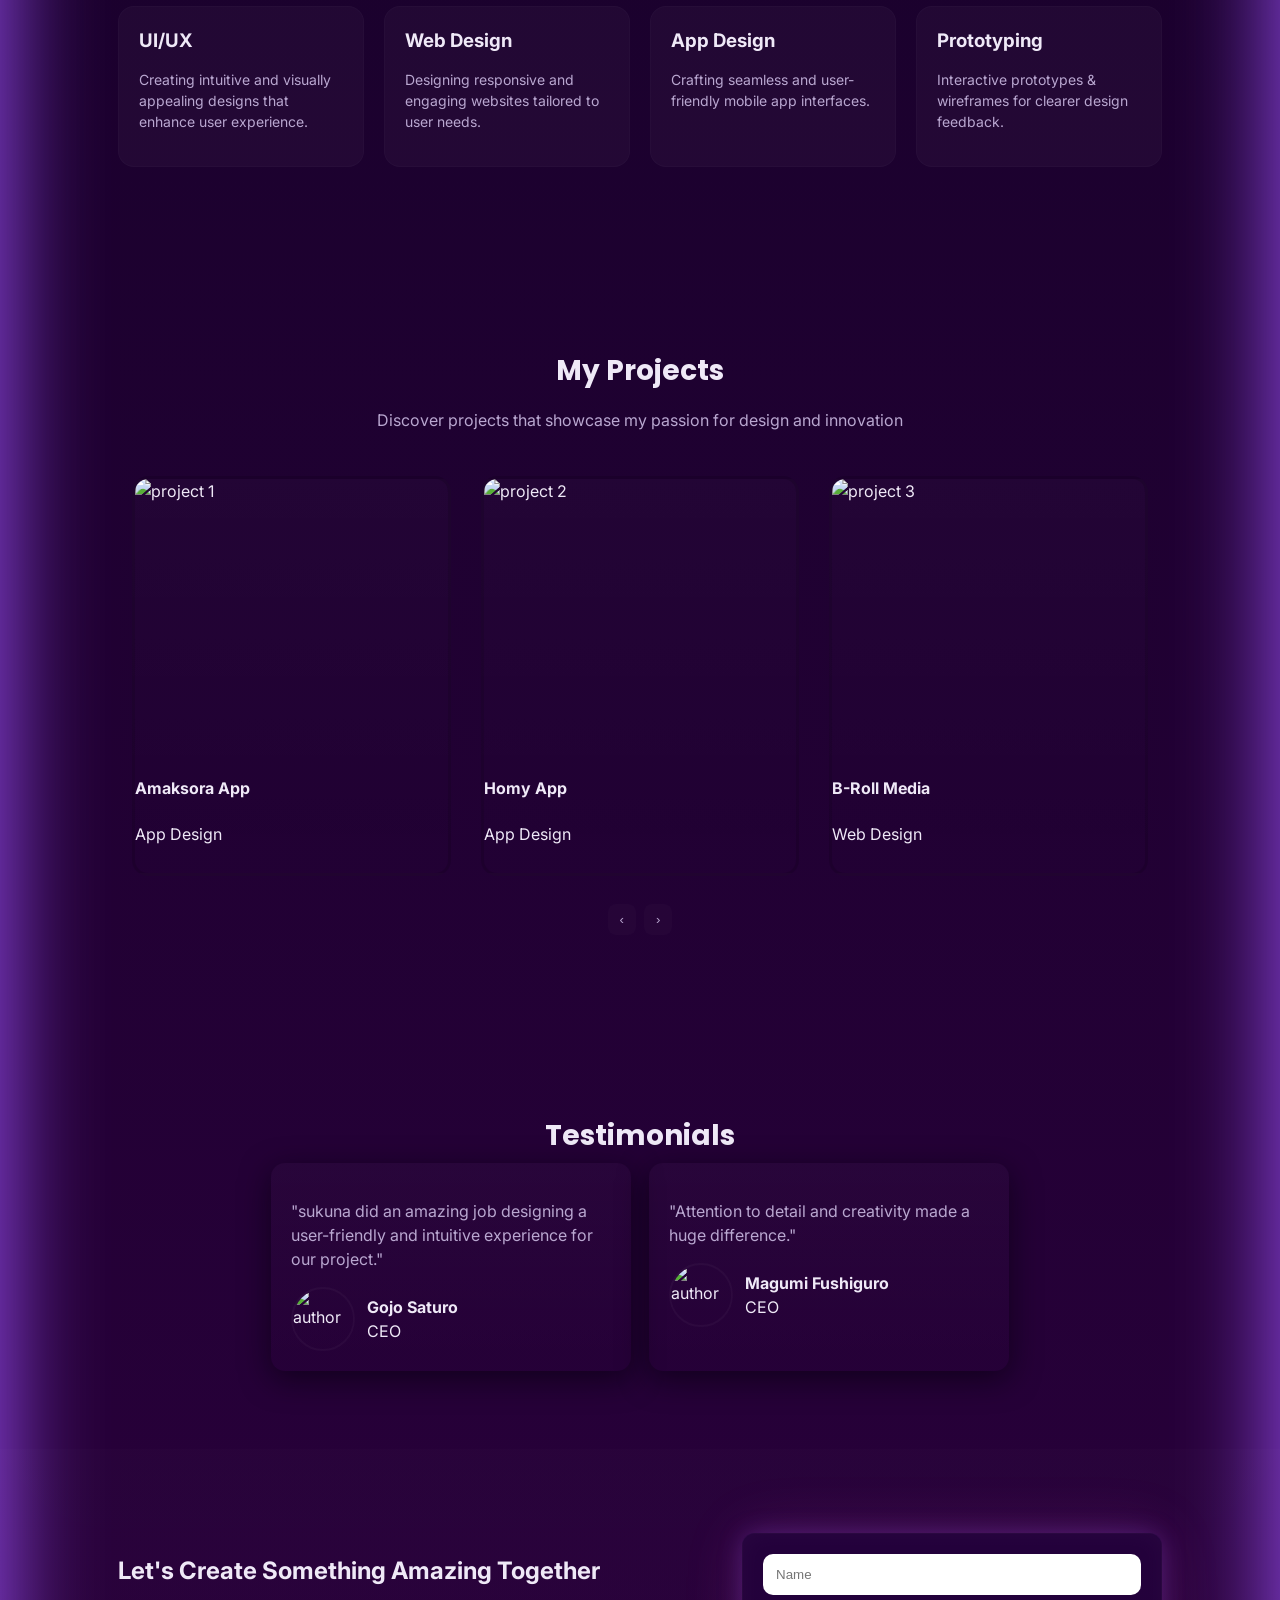
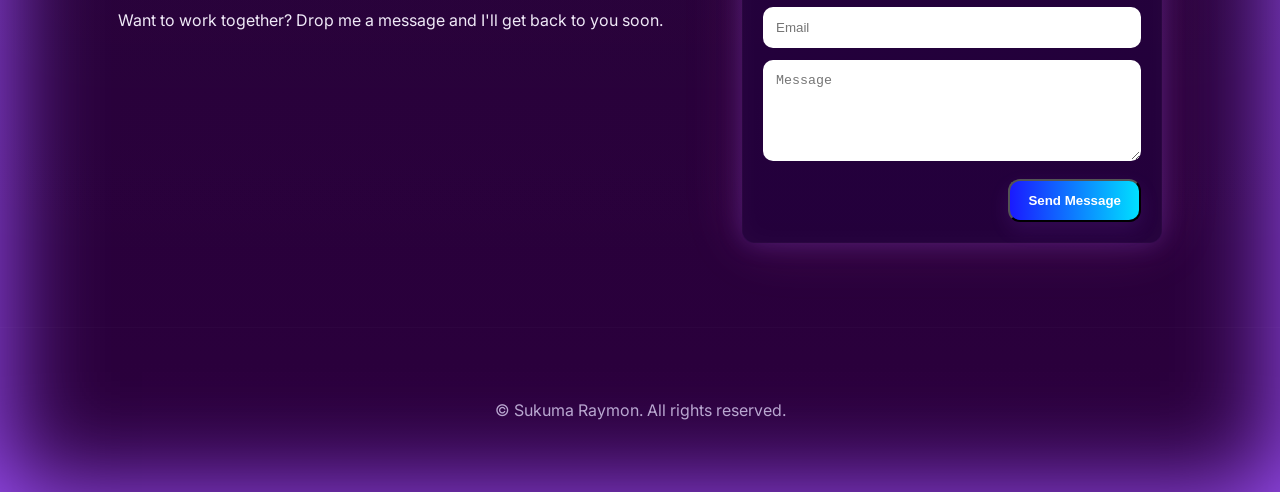
==== commit f837fedc: "Update index.html" ====
--- a/index.html
+++ b/index.html
@@ -62,7 +62,7 @@
 
         <div class="hero-right animate-on-scroll">
           <div class="avatar-frame">
-            <img src="https://drive.google.com/file/d/1Q4R2740hwaaXazLPE3ehvcel7kkdTsPt/view?usp=drivesdk" alt="not found" class="avatar" />
+            <img src="https://drive.usercontent.google.com/download?id=1Q4R2740hwaaXazLPE3ehvcel7kkdTsPt&export=view" alt="error" class="avatar" />
           </div>
         </div>
       </div>
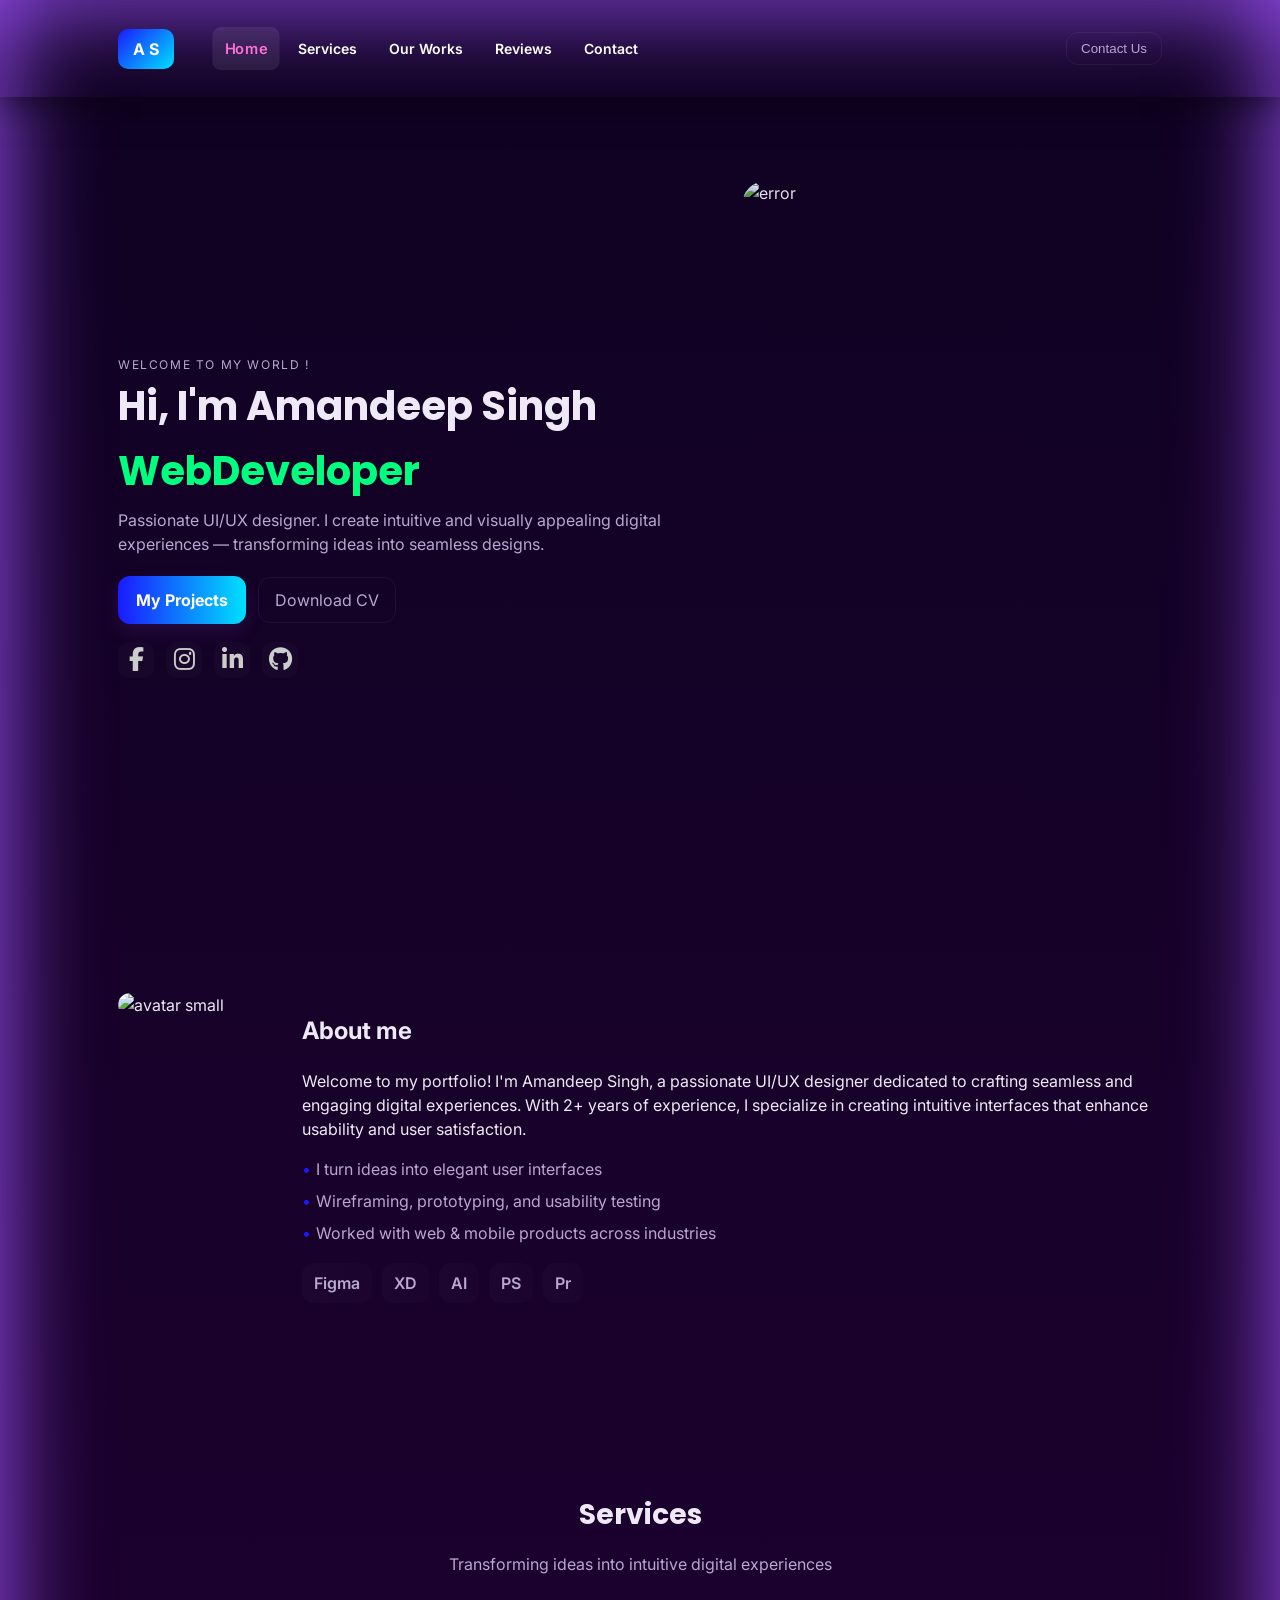
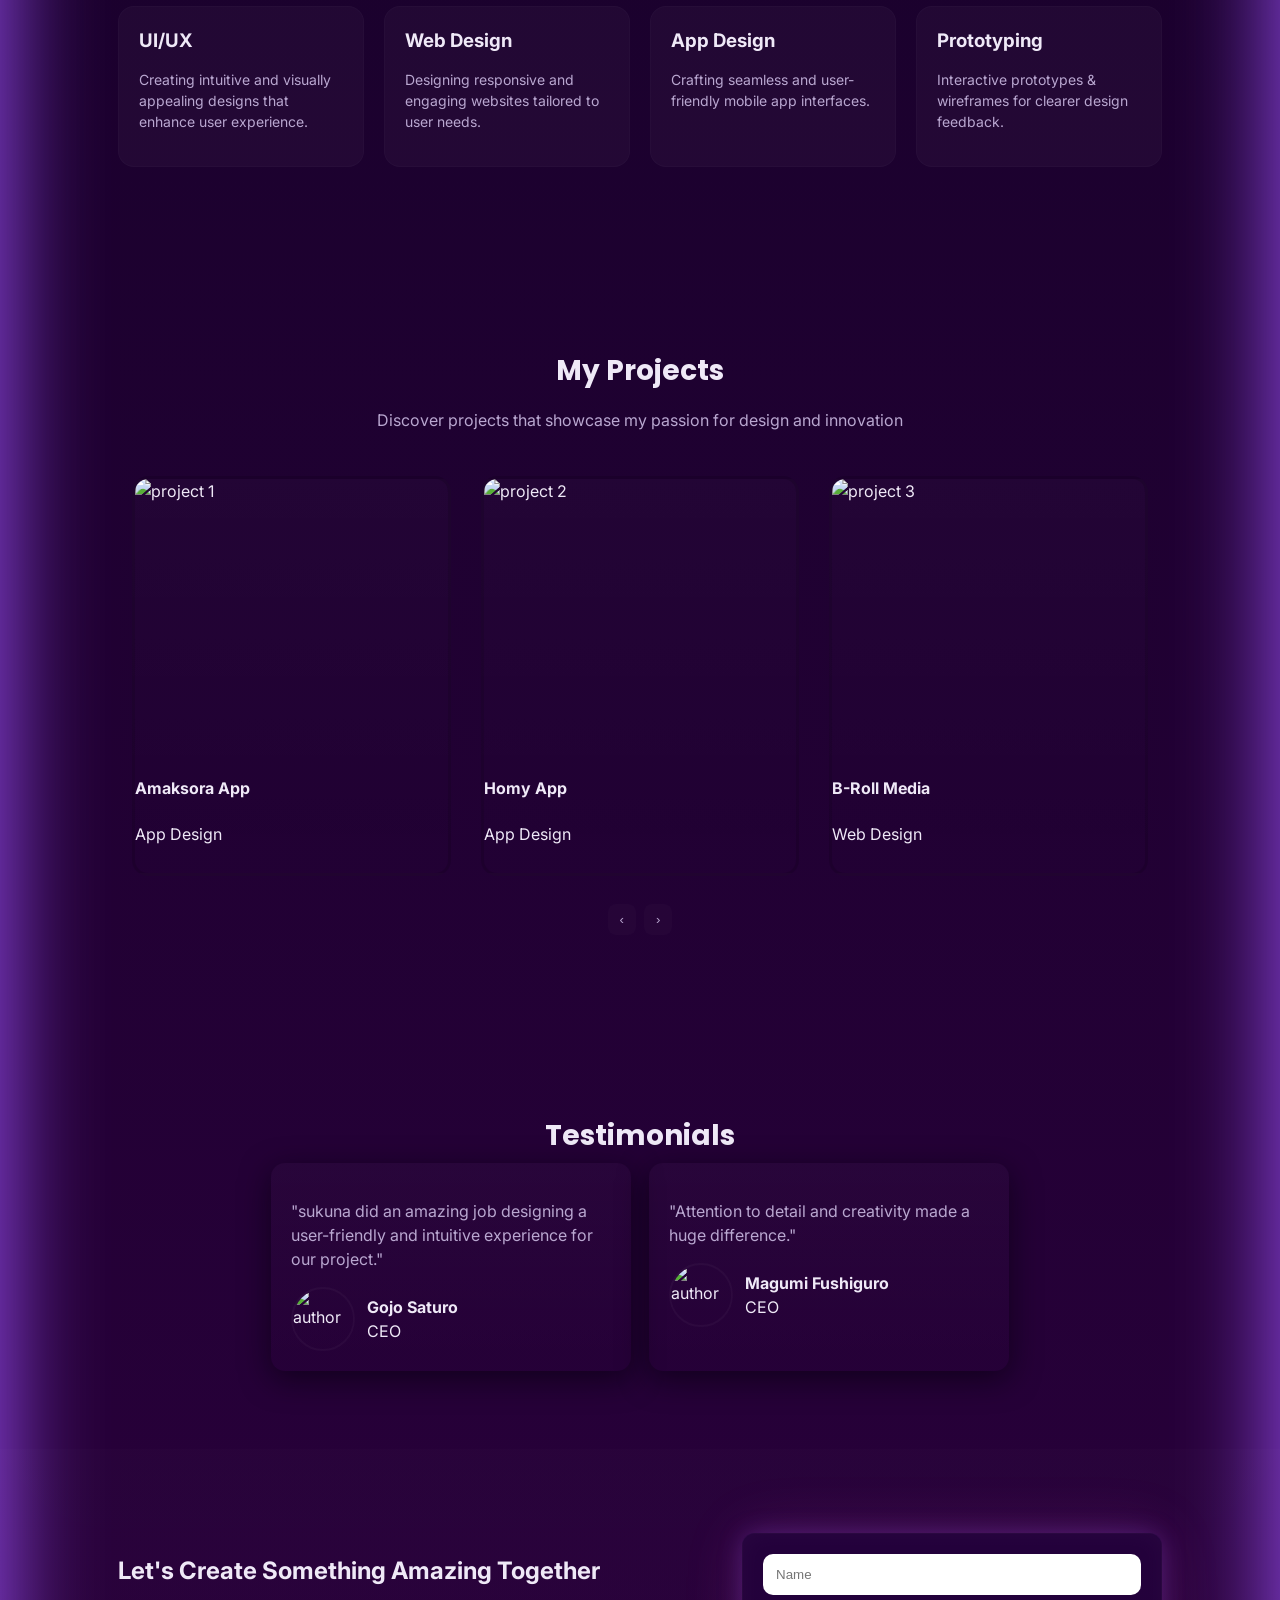
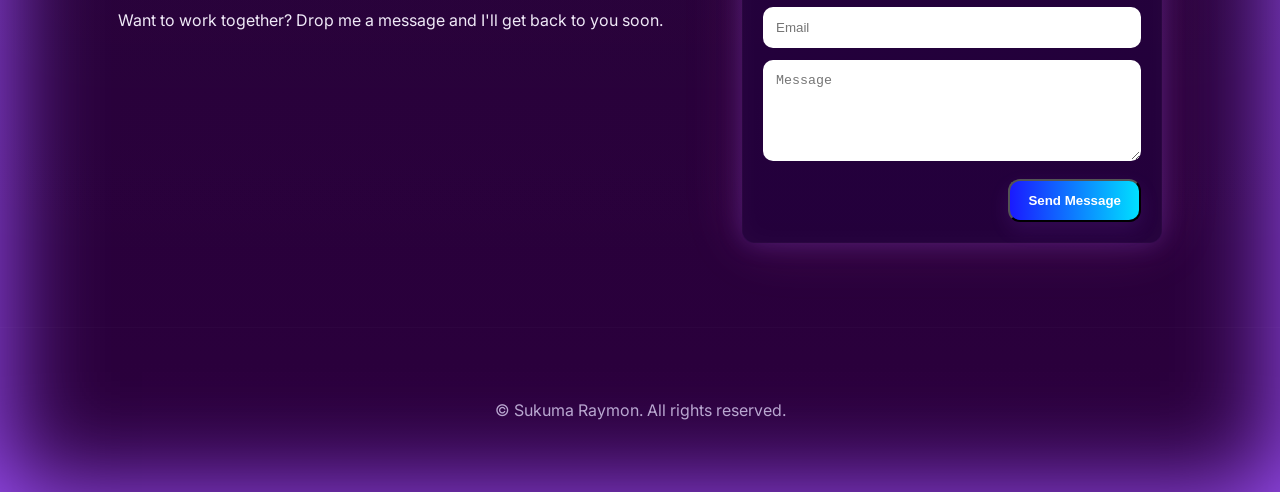
==== commit 0b93cb7c: "Update avatar image source and author name" ====
--- a/index.html
+++ b/index.html
@@ -62,7 +62,7 @@
 
         <div class="hero-right animate-on-scroll">
           <div class="avatar-frame">
-            <img src="https://drive.usercontent.google.com/download?id=1Q4R2740hwaaXazLPE3ehvcel7kkdTsPt&export=view" alt="error" class="avatar" />
+            <img src="https://drive.google.com/thumbnail?id=1Q4R2740hwaaXazLPE3ehvcel7kkdTsPt&sz=w2000" alt="error" class="avatar" />
           </div>
         </div>
       </div>
@@ -79,7 +79,7 @@
 
         <div class="about-righ animate-on-scrollt">
           <h2>About me</h2>
-          <p>Welcome to my portfolio! I'm Sara Howari, a passionate UI/UX designer dedicated to crafting seamless and engaging digital experiences. With 2+ years of experience, I specialize in creating intuitive interfaces that enhance usability and user satisfaction.</p>
+          <p>Welcome to my portfolio! I'm Amandeep Singh, a passionate UI/UX designer dedicated to crafting seamless and engaging digital experiences. With 2+ years of experience, I specialize in creating intuitive interfaces that enhance usability and user satisfaction.</p>
 
           <ul class="about-list animate-on-scroll">
             <li>I turn ideas into elegant user interfaces</li>
